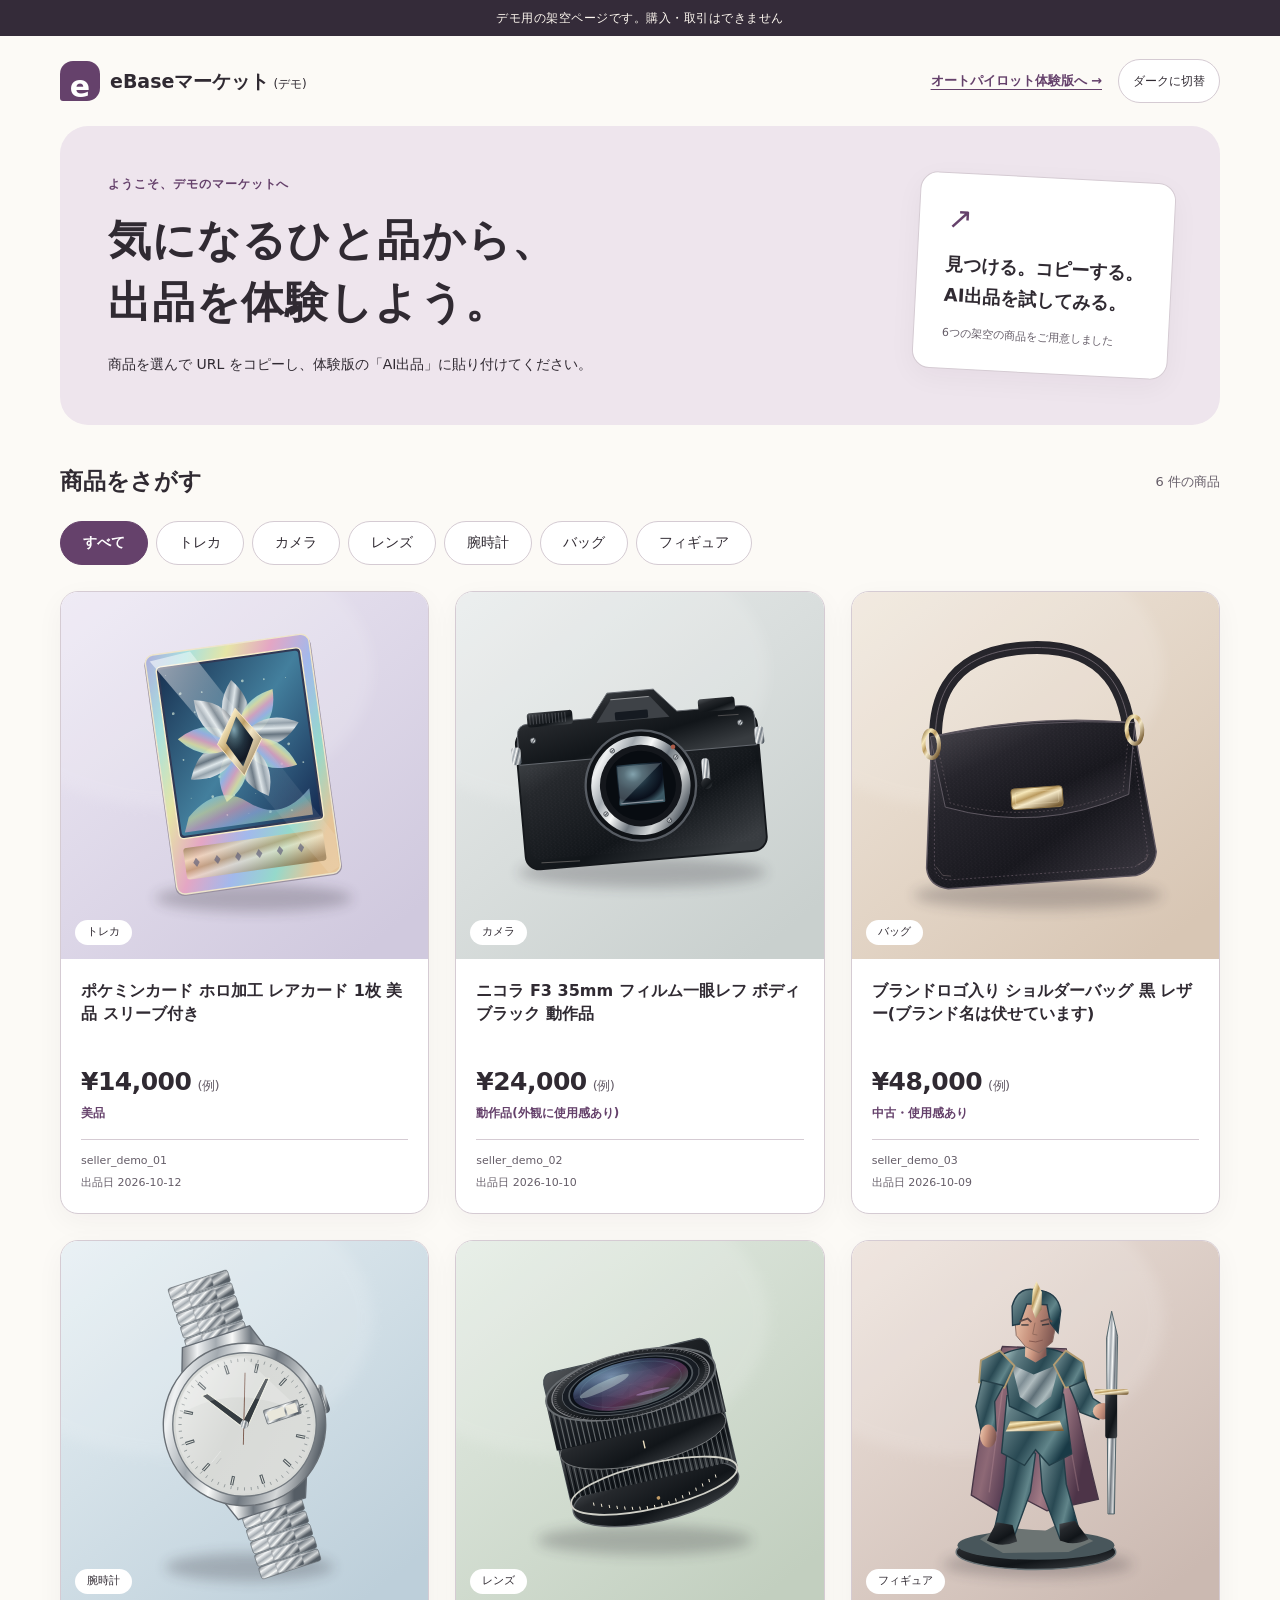
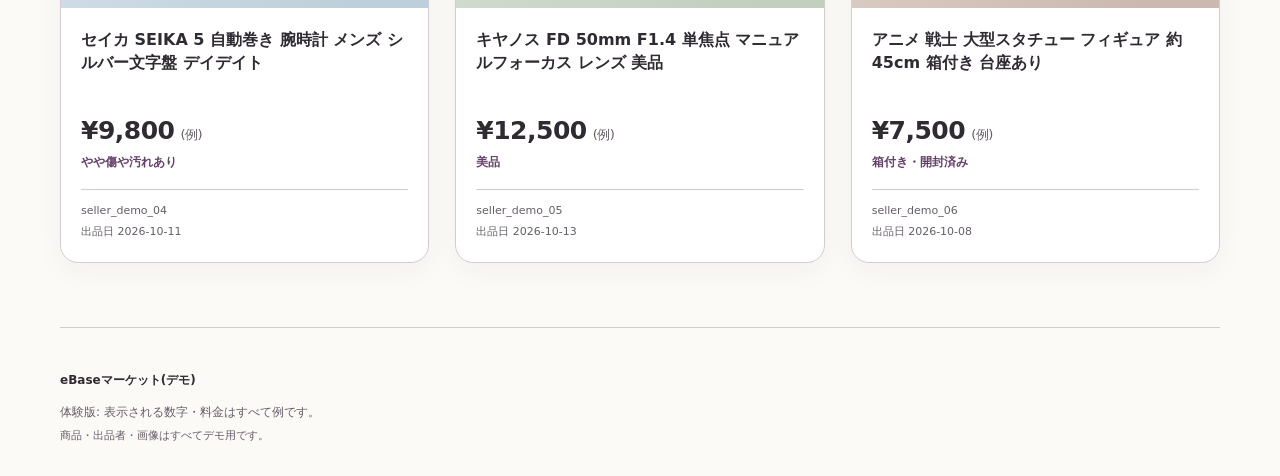
==== index.html @ dc960869 "Add eBaseマーケット(デモ): separate fictional marketplace site for the Autopilot trial Six fictional produc" ====
<!doctype html>
<html lang="ja">
<head>
<meta charset="utf-8">
<meta name="viewport" content="width=device-width, initial-scale=1">
<meta name="robots" content="noindex,nofollow">
<meta name="description" content="eBaseマーケットの架空の商品ページです。購入・取引はできません。">
<title>商品一覧 | eBaseマーケット(デモ)</title>
<link rel="stylesheet" href="assets/css/market.css">
<script src="assets/js/config.js" defer></script>
<script src="assets/js/market.js" defer></script>
</head>
<body>
<a class="skip-link" href="#main">本文へスキップ</a>
<div class="demo-banner">デモ用の架空ページです。購入・取引はできません</div>
<header class="site-header wrap">
<a class="wordmark" href="index.html"><span class="brand-symbol" aria-hidden="true">e</span><span>eBaseマーケット<span class="demo-label">(デモ)</span></span></a>
<div class="header-actions"><a class="app-link" data-app-link target="_blank" rel="noopener noreferrer">オートパイロット体験版へ →<span class="sr-only">（新しいタブ）</span></a><button class="theme-toggle" type="button" data-theme-toggle aria-label="ダークテーマに切り替え" aria-pressed="false">ダークに切替</button></div>
</header>
<main id="main" class="wrap">
<section class="hero"><div><p class="eyebrow">ようこそ、デモのマーケットへ</p><h1>気になるひと品から、<br>出品を体験しよう。</h1><p class="hero-intro">商品を選んで URL をコピーし、体験版の「AI出品」に貼り付けてください。</p></div><div class="hero-note"><span class="note-icon" aria-hidden="true">↗</span><p>見つける。コピーする。<br>AI出品を試してみる。</p><span>6つの架空の商品をご用意しました</span></div></section>
<section class="catalog" aria-labelledby="catalog-heading"><div class="section-heading"><h2 id="catalog-heading">商品をさがす</h2><p data-result-count role="status" aria-live="polite">6 件の商品</p></div><div class="filter-chips" role="group" aria-label="カテゴリで絞り込み"><button type="button" class="chip" data-filter="all" aria-pressed="true">すべて</button><button type="button" class="chip" data-filter="trading-card" aria-pressed="false">トレカ</button><button type="button" class="chip" data-filter="camera" aria-pressed="false">カメラ</button><button type="button" class="chip" data-filter="lens" aria-pressed="false">レンズ</button><button type="button" class="chip" data-filter="watch" aria-pressed="false">腕時計</button><button type="button" class="chip" data-filter="bag" aria-pressed="false">バッグ</button><button type="button" class="chip" data-filter="figure" aria-pressed="false">フィギュア</button></div><div class="product-grid"><article class="product-card" data-category="trading-card"><a class="card-link" href="items/holo-card.html"><div class="card-image"><img src="assets/img/holo-card-1.svg" alt="ポケミンカード ホロ加工 レアカード 1枚 美品 スリーブ付き — 全体(表面)" width="800" height="800"><span class="category-label">トレカ</span></div><div class="card-content"><h2>ポケミンカード ホロ加工 レアカード 1枚 美品 スリーブ付き</h2><p class="card-price">¥14,000<span>(例)</span></p><p class="condition">美品</p><div class="card-meta"><span>seller_demo_01</span><span>出品日 <time datetime="2026-10-12">2026-10-12</time></span></div></div></a></article>
<article class="product-card" data-category="camera"><a class="card-link" href="items/film-camera.html"><div class="card-image"><img src="assets/img/film-camera-1.svg" alt="ニコラ F3 35mm フィルム一眼レフ ボディ ブラック 動作品 — 全体(前面)" width="800" height="800"><span class="category-label">カメラ</span></div><div class="card-content"><h2>ニコラ F3 35mm フィルム一眼レフ ボディ ブラック 動作品</h2><p class="card-price">¥24,000<span>(例)</span></p><p class="condition">動作品(外観に使用感あり)</p><div class="card-meta"><span>seller_demo_02</span><span>出品日 <time datetime="2026-10-10">2026-10-10</time></span></div></div></a></article>
<article class="product-card" data-category="bag"><a class="card-link" href="items/shoulder-bag.html"><div class="card-image"><img src="assets/img/shoulder-bag-1.svg" alt="ブランドロゴ入り ショルダーバッグ 黒 レザー(ブランド名は伏せています) — 全体(前面)" width="800" height="800"><span class="category-label">バッグ</span></div><div class="card-content"><h2>ブランドロゴ入り ショルダーバッグ 黒 レザー(ブランド名は伏せています)</h2><p class="card-price">¥48,000<span>(例)</span></p><p class="condition">中古・使用感あり</p><div class="card-meta"><span>seller_demo_03</span><span>出品日 <time datetime="2026-10-09">2026-10-09</time></span></div></div></a></article>
<article class="product-card" data-category="watch"><a class="card-link" href="items/wrist-watch.html"><div class="card-image"><img src="assets/img/wrist-watch-1.svg" alt="セイカ SEIKA 5 自動巻き 腕時計 メンズ シルバー文字盤 デイデイト — 文字盤(全体)" width="800" height="800"><span class="category-label">腕時計</span></div><div class="card-content"><h2>セイカ SEIKA 5 自動巻き 腕時計 メンズ シルバー文字盤 デイデイト</h2><p class="card-price">¥9,800<span>(例)</span></p><p class="condition">やや傷や汚れあり</p><div class="card-meta"><span>seller_demo_04</span><span>出品日 <time datetime="2026-10-11">2026-10-11</time></span></div></div></a></article>
<article class="product-card" data-category="lens"><a class="card-link" href="items/fd-lens.html"><div class="card-image"><img src="assets/img/fd-lens-1.svg" alt="キヤノス FD 50mm F1.4 単焦点 マニュアルフォーカス レンズ 美品 — 全体(側面)" width="800" height="800"><span class="category-label">レンズ</span></div><div class="card-content"><h2>キヤノス FD 50mm F1.4 単焦点 マニュアルフォーカス レンズ 美品</h2><p class="card-price">¥12,500<span>(例)</span></p><p class="condition">美品</p><div class="card-meta"><span>seller_demo_05</span><span>出品日 <time datetime="2026-10-13">2026-10-13</time></span></div></div></a></article>
<article class="product-card" data-category="figure"><a class="card-link" href="items/figure-large.html"><div class="card-image"><img src="assets/img/figure-large-1.svg" alt="アニメ 戦士 大型スタチュー フィギュア 約45cm 箱付き 台座あり — 全体(正面)" width="800" height="800"><span class="category-label">フィギュア</span></div><div class="card-content"><h2>アニメ 戦士 大型スタチュー フィギュア 約45cm 箱付き 台座あり</h2><p class="card-price">¥7,500<span>(例)</span></p><p class="condition">箱付き・開封済み</p><div class="card-meta"><span>seller_demo_06</span><span>出品日 <time datetime="2026-10-08">2026-10-08</time></span></div></div></a></article></div></section>
</main>
<footer class="site-footer wrap"><a class="footer-brand" href="index.html">eBaseマーケット(デモ)</a><p>体験版: 表示される数字・料金はすべて例です。</p><p class="small">商品・出品者・画像はすべてデモ用です。</p></footer>
<div class="toast" role="status" aria-live="polite" aria-atomic="true" data-toast></div>
</body>
</html>
---- assets/css/market.css ----
:root {
  color-scheme: light;
  --bg: #fcfaf6; --surface: #ffffff; --soft: #f1ebe4; --text: #302a32; --muted: #655d68;
  --accent: #65416b; --accent-hover: #4d2d53; --on-accent: #ffffff; --hero: #eee5ed;
  --border: #d5cbd3; --warning: #a52336; --warning-bg: #fff0ef; --focus: #185e96;
  --banner: #342b39; --banner-text: #fff9f1; --shadow: 0 8px 28px #3222360b;
}
@media (prefers-color-scheme: dark) {
  :root:not([data-theme="light"]) {
    color-scheme: dark;
    --bg: #1b191e; --surface: #252229; --soft: #312d35; --text: #f5eff5; --muted: #c4b9c8;
    --accent: #dcb7e0; --accent-hover: #edcff0; --on-accent: #2c1931; --hero: #352b39;
    --border: #5f5364; --warning: #ffb4b9; --warning-bg: #42252e; --focus: #9dd5ff;
    --banner: #100e13; --banner-text: #fff9f1; --shadow: 0 8px 28px #00000020;
  }
}
:root[data-theme="dark"] {
  color-scheme: dark;
  --bg: #1b191e; --surface: #252229; --soft: #312d35; --text: #f5eff5; --muted: #c4b9c8;
  --accent: #dcb7e0; --accent-hover: #edcff0; --on-accent: #2c1931; --hero: #352b39;
  --border: #5f5364; --warning: #ffb4b9; --warning-bg: #42252e; --focus: #9dd5ff;
  --banner: #100e13; --banner-text: #fff9f1; --shadow: 0 8px 28px #00000020;
}
* { box-sizing: border-box; }
body { margin: 0; background: var(--bg); color: var(--text); font-family: system-ui, -apple-system, BlinkMacSystemFont, "Segoe UI", sans-serif; line-height: 1.7; overflow-wrap: anywhere; }
a { color: var(--accent); text-underline-offset: 4px; }
button, input { font: inherit; }
button { cursor: pointer; }
button, a, input { -webkit-tap-highlight-color: transparent; }
:focus-visible { outline: 3px solid var(--focus); outline-offset: 4px; }
img { display: block; max-width: 100%; height: auto; }
button, input, a { touch-action: manipulation; }
[hidden] { display: none !important; }
h1, h2, p, figure { margin: 0; }
h1, h2 { line-height: 1.45; }
.wrap { width: min(1160px, calc(100% - 32px)); margin-inline: auto; }
.sr-only { position: absolute; width: 1px; height: 1px; padding: 0; margin: -1px; overflow: hidden; clip-path: inset(50%); white-space: nowrap; border: 0; }
.skip-link { position: absolute; top: -100px; left: 16px; z-index: 10; padding: 12px; background: var(--surface); }
.skip-link:focus { top: 10px; }
.demo-banner { padding: 8px 16px; text-align: center; color: var(--banner-text); background: var(--banner); font-size: 12px; letter-spacing: .04em; }
.site-header { display: flex; justify-content: space-between; align-items: center; gap: 20px; padding-block: 23px; }
.wordmark { display: inline-flex; align-items: center; gap: 10px; color: var(--text); font-weight: 800; font-size: 19px; text-decoration: none; min-height: 44px; }
.brand-symbol { display: grid; place-items: center; width: 40px; height: 40px; border-radius: 13px 13px 13px 3px; background: var(--accent); color: var(--on-accent); font-size: 30px; font-weight: 600; }
.demo-label { font-size: 12px; margin-left: 4px; font-weight: 500; }
.header-actions { display: flex; align-items: center; gap: 16px; }
.app-link { display: inline-flex; align-items: center; min-height: 44px; font-size: 13px; font-weight: 700; }
.theme-toggle { min-height: 44px; padding: 8px 14px; border: 1px solid var(--border); border-radius: 24px; color: var(--text); background: var(--surface); font-size: 12px; white-space: nowrap; }
.hero { background: var(--hero); border-radius: 28px; padding: 48px; display: grid; grid-template-columns: 1.6fr 1fr; gap: 24px; align-items: center; position: relative; }
.eyebrow { font-size: 12px; color: var(--accent); font-weight: 750; letter-spacing: .08em; margin-bottom: 14px; }
.hero h1 { font-size: clamp(29px, 3.5vw, 43px); letter-spacing: .025em; }
.hero-intro { margin-top: 20px; max-width: 490px; font-size: 14px; }
.hero-note { justify-self: end; padding: 25px 28px; background: var(--surface); border: 1px solid var(--border); border-radius: 18px; transform: rotate(3deg); box-shadow: var(--shadow); }
.note-icon { color: var(--accent); display: block; font-size: 30px; line-height: 1.3; margin-bottom: 12px; }
.hero-note p { font-weight: 750; font-size: 18px; }
.hero-note > span:last-child { display: block; margin-top: 14px; font-size: 11px; color: var(--muted); }
.catalog { padding-top: 40px; }
.section-heading { display: flex; align-items: center; justify-content: space-between; gap: 16px; }
.section-heading h2 { font-size: 23px; }
.section-heading p { font-size: 13px; color: var(--muted); }
.filter-chips { display: flex; flex-wrap: wrap; gap: 8px; margin: 22px 0 26px; }
.chip { min-height: 44px; padding: 8px 22px; border: 1px solid var(--border); border-radius: 24px; background: var(--surface); color: var(--text); font-size: 14px; }
.chip[aria-pressed="true"] { background: var(--accent); border-color: var(--accent); color: var(--on-accent); font-weight: 700; }
.product-grid { display: grid; grid-template-columns: repeat(3, minmax(0, 1fr)); gap: 26px; }
.product-card { border: 1px solid var(--border); border-radius: 18px; background: var(--surface); box-shadow: var(--shadow); }
.card-link { display: block; height: 100%; text-decoration: none; color: var(--text); border-radius: 18px; }
.card-image { position: relative; overflow: hidden; border-radius: 17px 17px 0 0; }
.card-image img { width: 100%; aspect-ratio: 1; transition: transform .2s ease; }
.category-label { position: absolute; bottom: 14px; left: 14px; background: var(--surface); color: var(--text); padding: 3px 12px; border-radius: 15px; font-size: 11px; }
.card-content { padding: 20px; }
.card-content h2 { font-size: 16px; min-height: 4.35em; }
.card-price { font-size: 25px; font-weight: 800; margin-top: 12px; letter-spacing: -.02em; }
.card-price span, .item-price span { font-size: 13px; font-weight: 500; color: var(--muted); margin-left: 6px; }
.condition { font-size: 12px; color: var(--accent); font-weight: 650; }
.card-meta { border-top: 1px solid var(--border); margin-top: 16px; padding-top: 12px; display: grid; gap: 3px; font-size: 11px; color: var(--muted); }
.site-footer { margin-top: 64px; padding-block: 30px; border-top: 1px solid var(--border); color: var(--muted); font-size: 12px; }
.footer-brand { display: inline-flex; align-items: center; min-height: 44px; font-weight: 700; color: var(--text); text-decoration: none; }
.small { font-size: 11px; margin-top: 5px; }
.breadcrumbs { display: flex; gap: 14px; align-items: center; margin: 0 0 20px; font-size: 13px; color: var(--muted); }
.breadcrumbs a { display: inline-flex; align-items: center; min-height: 44px; }
.item-layout { display: grid; grid-template-columns: minmax(0, 1.05fr) minmax(0, 1fr); gap: 48px; align-items: start; }
.gallery { min-width: 0; }
.main-photo { border: 1px solid var(--border); overflow: hidden; border-radius: 20px; background: var(--surface); }
.main-photo > img { width: 100%; aspect-ratio: 1; }
.main-photo figcaption { padding: 12px 16px; font-size: 13px; }
.main-photo figcaption span { margin-right: 12px; color: var(--muted); }
.thumbnails { display: grid; grid-template-columns: repeat(4, minmax(0, 1fr)); gap: 12px; margin-top: 16px; }
.thumbnails button { padding: 3px; border: 2px solid var(--border); background: var(--surface); border-radius: 12px; min-width: 44px; min-height: 44px; overflow: hidden; }
.thumbnails button[aria-pressed="true"] { border-color: var(--accent); box-shadow: 0 0 0 1px var(--accent); }
.thumbnails img { border-radius: 6px; width: 100%; }
.image-note { font-size: 11px; color: var(--muted); margin-top: 14px; }
.item-detail h1 { font-size: clamp(23px, 2.5vw, 29px); }
.item-price { margin-block: 18px 24px; font-size: 35px; font-weight: 800; }
.copy-panel { background: var(--hero); border-radius: 16px; padding: 20px; }
.copy-heading { font-size: 14px; font-weight: 700; margin-bottom: 12px; }
.button { width: 100%; min-height: 50px; padding: 12px 16px; border: 1px solid transparent; border-radius: 10px; font-size: 14px; font-weight: 700; }
.primary { background: var(--accent); color: var(--on-accent); display: flex; align-items: center; justify-content: space-between; gap: 8px; }
.copy-panel label { display: block; font-size: 11px; color: var(--muted); margin: 14px 0 5px; }
.copy-panel input { width: 100%; min-width: 0; min-height: 44px; padding: 10px; border: 1px solid var(--border); border-radius: 6px; color: var(--text); background: var(--surface); font-size: 12px; }
.copy-panel p:last-child { font-size: 12px; margin-top: 10px; }
.authenticity-warning { color: var(--warning); background: var(--warning-bg); padding: 16px; border: 1px solid var(--warning); border-radius: 10px; font-size: 14px; margin-top: 24px; }
.condition-block { margin-top: 26px; }
.condition-block h2 { font-size: 15px; margin-bottom: 8px; }
.condition-block > p:last-child { font-size: 13px; margin-top: 5px; }
.seller-details { margin-block: 24px; font-size: 13px; }
.seller-details > div { display: grid; grid-template-columns: 80px minmax(0, 1fr); gap: 12px; padding: 12px 0; border-top: 1px solid var(--border); }
.seller-details dt { color: var(--muted); }
.seller-details dd { margin: 0; }
.seller-details dd span { display: block; color: var(--muted); font-size: 11px; }
.purchase { background: var(--soft); color: var(--muted); border-color: var(--border); cursor: not-allowed; }
.purchase-note { text-align: center; color: var(--muted); font-size: 11px; margin-top: 8px; }
.item-information { display: grid; grid-template-columns: minmax(0, 1.05fr) minmax(0, 1fr); gap: 48px; margin-top: 48px; padding-top: 32px; border-top: 1px solid var(--border); }
.item-information h2 { font-size: 21px; margin-bottom: 20px; }
.item-information p { font-size: 14px; margin-bottom: 14px; }
table { border-collapse: collapse; width: 100%; font-size: 13px; table-layout: fixed; }
th, td { text-align: left; vertical-align: top; padding: 12px; border-bottom: 1px solid var(--border); }
th { width: 36%; background: var(--soft); font-weight: 500; }
.item-navigation { display: grid; grid-template-columns: minmax(0, 1fr) minmax(0, 1fr); gap: 24px; border-top: 1px solid var(--border); padding-top: 24px; margin-top: 36px; }
.item-navigation a { display: block; min-height: 44px; font-size: 12px; text-decoration: none; }
.item-navigation a:last-child { text-align: right; }
.item-navigation a span { display: block; font-size: 14px; font-weight: 700; margin-bottom: 7px; }
.toast { position: fixed; bottom: 20px; left: 50%; transform: translate(-50%, 16px); width: max-content; max-width: calc(100% - 32px); padding: 14px 22px; border: 1px solid var(--border); border-radius: 12px; background: var(--text); color: var(--bg); box-shadow: var(--shadow); font-size: 14px; opacity: 0; transition: opacity .18s, transform .18s; z-index: 20; pointer-events: none; }
.toast.visible { opacity: 1; transform: translate(-50%, 0); }
@media (hover: hover) {
  .card-link:hover .card-image img { transform: scale(1.025); }
  .primary:hover { background: var(--accent-hover); }
  .chip:hover, .theme-toggle:hover { border-color: var(--accent); }
}
@media (max-width: 850px) {
  .site-header { flex-wrap: wrap; gap: 8px; }
  .header-actions { justify-content: space-between; flex: 1 1 auto; }
  .hero { padding: 30px; grid-template-columns: 1fr; }
  .hero-note { display: none; }
  .product-grid { grid-template-columns: repeat(2, minmax(0, 1fr)); gap: 20px; }
  .item-layout, .item-information { gap: 28px; }
}
@media (max-width: 640px) {
  .site-header { padding-block: 16px; }
  .header-actions { width: 100%; gap: 8px; }
  .app-link { font-size: 12px; }
  .hero { padding: 28px 22px; border-radius: 18px; }
  .hero h1 { font-size: 28px; }
  .hero-intro { font-size: 13px; }
  .catalog { padding-top: 30px; }
  .chip { padding-inline: 17px; font-size: 13px; }
  .product-grid { gap: 14px; }
  .card-content { padding: 12px; }
  .card-content h2 { font-size: 13px; min-height: 5.8em; }
  .card-price { font-size: 22px; }
  .card-price span { font-size: 11px; margin-left: 3px; }
  .card-meta { font-size: 10px; }
  .category-label { bottom: 8px; left: 8px; padding: 2px 8px; }
  .item-layout, .item-information { grid-template-columns: minmax(0, 1fr); }
  .item-detail { margin-top: 6px; }
  .item-information { margin-top: 32px; }
  .thumbnails { gap: 10px; }
  .copy-panel { padding: 16px; }
  .site-footer { margin-top: 44px; }
}
@media (prefers-reduced-motion: reduce) {
  *, *::before, *::after { animation: none !important; transition: none !important; scroll-behavior: auto !important; }
}
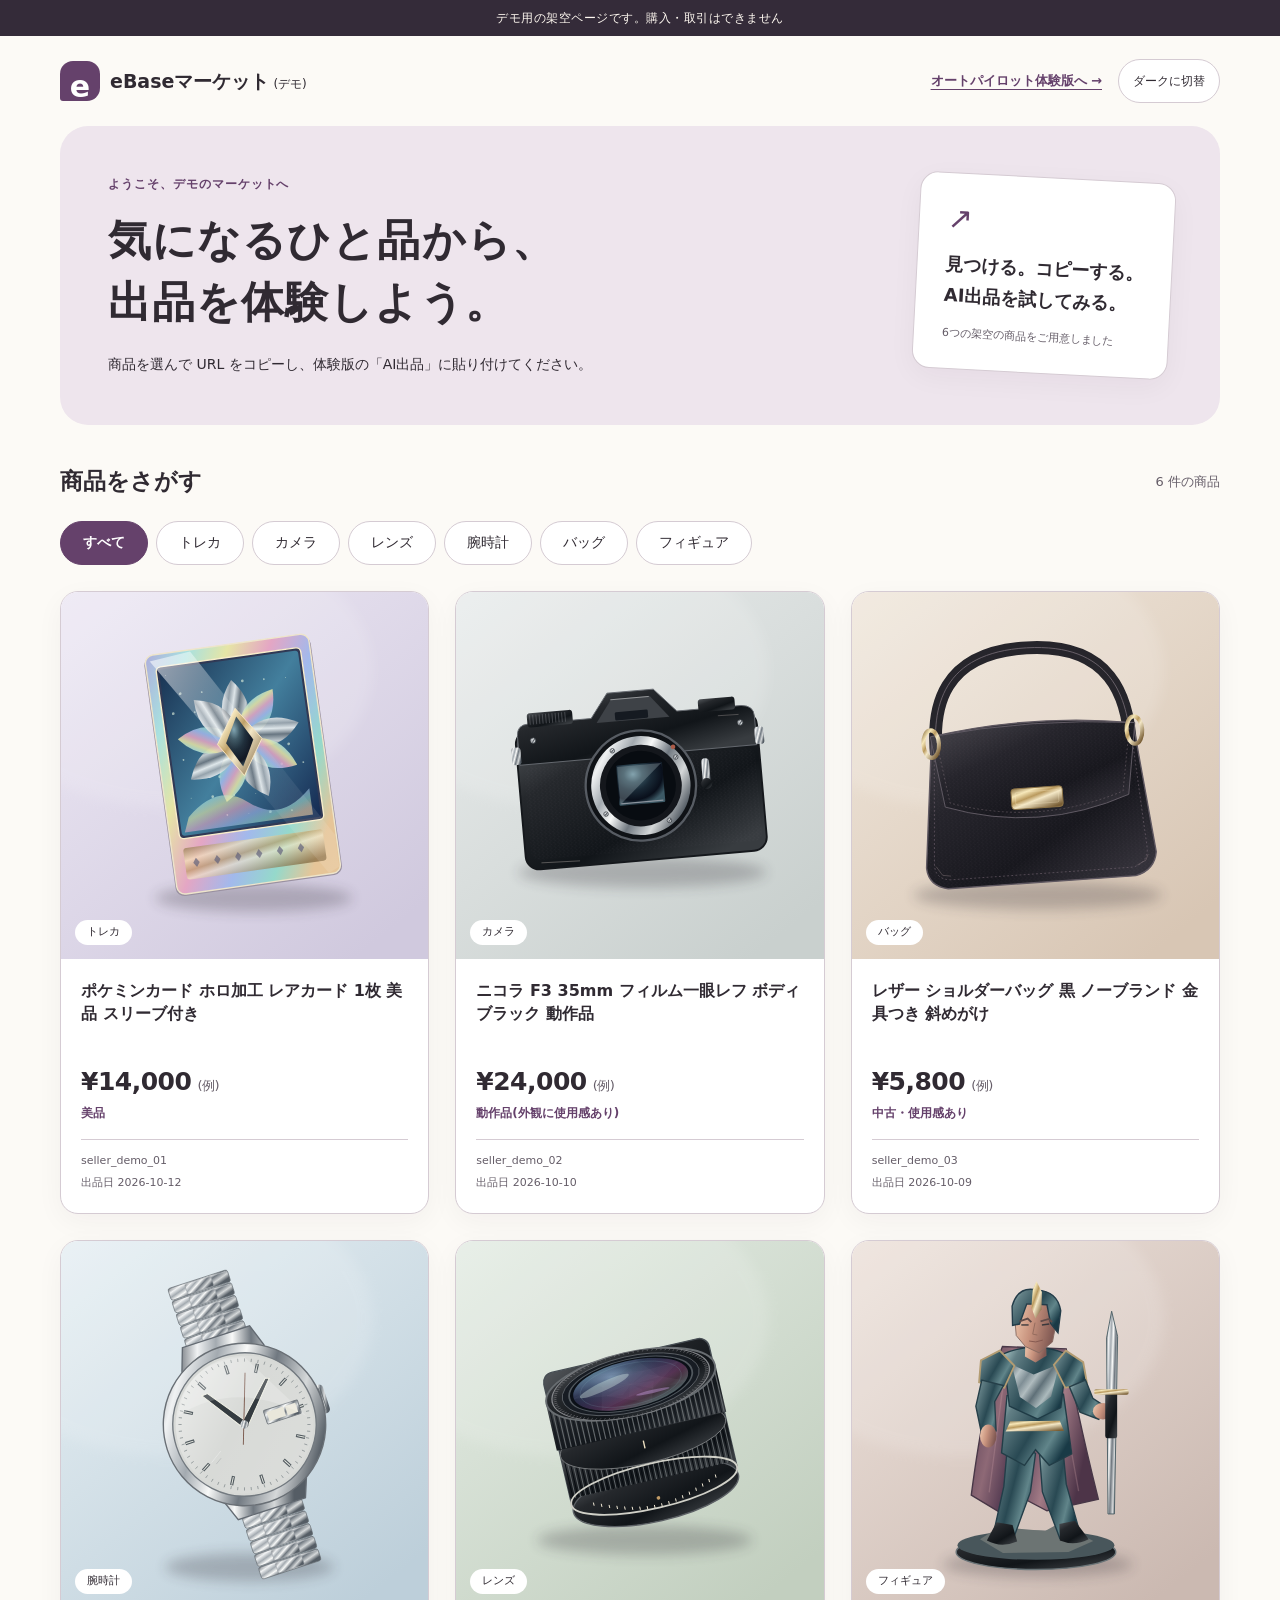
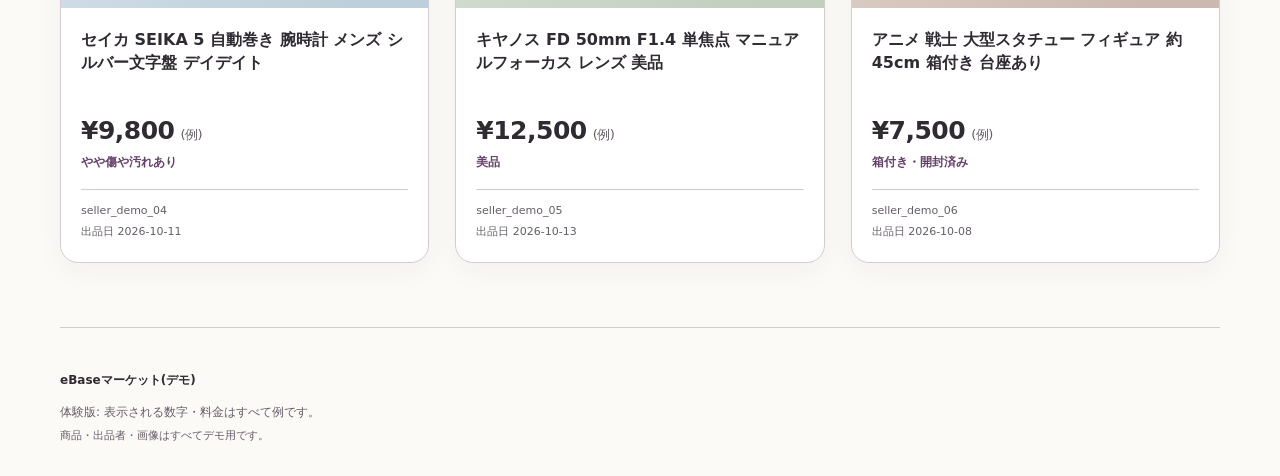
==== commit fc9b021f: "v3: align the trial with the real tool (menu, tabs, removed non-real features) Co-Authored-By: Claud" ====
--- a/index.html
+++ b/index.html
@@ -21,7 +21,7 @@
 <section class="hero"><div><p class="eyebrow">ようこそ、デモのマーケットへ</p><h1>気になるひと品から、<br>出品を体験しよう。</h1><p class="hero-intro">商品を選んで URL をコピーし、体験版の「AI出品」に貼り付けてください。</p></div><div class="hero-note"><span class="note-icon" aria-hidden="true">↗</span><p>見つける。コピーする。<br>AI出品を試してみる。</p><span>6つの架空の商品をご用意しました</span></div></section>
 <section class="catalog" aria-labelledby="catalog-heading"><div class="section-heading"><h2 id="catalog-heading">商品をさがす</h2><p data-result-count role="status" aria-live="polite">6 件の商品</p></div><div class="filter-chips" role="group" aria-label="カテゴリで絞り込み"><button type="button" class="chip" data-filter="all" aria-pressed="true">すべて</button><button type="button" class="chip" data-filter="trading-card" aria-pressed="false">トレカ</button><button type="button" class="chip" data-filter="camera" aria-pressed="false">カメラ</button><button type="button" class="chip" data-filter="lens" aria-pressed="false">レンズ</button><button type="button" class="chip" data-filter="watch" aria-pressed="false">腕時計</button><button type="button" class="chip" data-filter="bag" aria-pressed="false">バッグ</button><button type="button" class="chip" data-filter="figure" aria-pressed="false">フィギュア</button></div><div class="product-grid"><article class="product-card" data-category="trading-card"><a class="card-link" href="items/holo-card.html"><div class="card-image"><img src="assets/img/holo-card-1.svg" alt="ポケミンカード ホロ加工 レアカード 1枚 美品 スリーブ付き — 全体(表面)" width="800" height="800"><span class="category-label">トレカ</span></div><div class="card-content"><h2>ポケミンカード ホロ加工 レアカード 1枚 美品 スリーブ付き</h2><p class="card-price">¥14,000<span>(例)</span></p><p class="condition">美品</p><div class="card-meta"><span>seller_demo_01</span><span>出品日 <time datetime="2026-10-12">2026-10-12</time></span></div></div></a></article>
 <article class="product-card" data-category="camera"><a class="card-link" href="items/film-camera.html"><div class="card-image"><img src="assets/img/film-camera-1.svg" alt="ニコラ F3 35mm フィルム一眼レフ ボディ ブラック 動作品 — 全体(前面)" width="800" height="800"><span class="category-label">カメラ</span></div><div class="card-content"><h2>ニコラ F3 35mm フィルム一眼レフ ボディ ブラック 動作品</h2><p class="card-price">¥24,000<span>(例)</span></p><p class="condition">動作品(外観に使用感あり)</p><div class="card-meta"><span>seller_demo_02</span><span>出品日 <time datetime="2026-10-10">2026-10-10</time></span></div></div></a></article>
-<article class="product-card" data-category="bag"><a class="card-link" href="items/shoulder-bag.html"><div class="card-image"><img src="assets/img/shoulder-bag-1.svg" alt="ブランドロゴ入り ショルダーバッグ 黒 レザー(ブランド名は伏せています) — 全体(前面)" width="800" height="800"><span class="category-label">バッグ</span></div><div class="card-content"><h2>ブランドロゴ入り ショルダーバッグ 黒 レザー(ブランド名は伏せています)</h2><p class="card-price">¥48,000<span>(例)</span></p><p class="condition">中古・使用感あり</p><div class="card-meta"><span>seller_demo_03</span><span>出品日 <time datetime="2026-10-09">2026-10-09</time></span></div></div></a></article>
+<article class="product-card" data-category="bag"><a class="card-link" href="items/shoulder-bag.html"><div class="card-image"><img src="assets/img/shoulder-bag-1.svg" alt="レザー ショルダーバッグ 黒 ノーブランド 金具つき 斜めがけ — 全体(前面)" width="800" height="800"><span class="category-label">バッグ</span></div><div class="card-content"><h2>レザー ショルダーバッグ 黒 ノーブランド 金具つき 斜めがけ</h2><p class="card-price">¥5,800<span>(例)</span></p><p class="condition">中古・使用感あり</p><div class="card-meta"><span>seller_demo_03</span><span>出品日 <time datetime="2026-10-09">2026-10-09</time></span></div></div></a></article>
 <article class="product-card" data-category="watch"><a class="card-link" href="items/wrist-watch.html"><div class="card-image"><img src="assets/img/wrist-watch-1.svg" alt="セイカ SEIKA 5 自動巻き 腕時計 メンズ シルバー文字盤 デイデイト — 文字盤(全体)" width="800" height="800"><span class="category-label">腕時計</span></div><div class="card-content"><h2>セイカ SEIKA 5 自動巻き 腕時計 メンズ シルバー文字盤 デイデイト</h2><p class="card-price">¥9,800<span>(例)</span></p><p class="condition">やや傷や汚れあり</p><div class="card-meta"><span>seller_demo_04</span><span>出品日 <time datetime="2026-10-11">2026-10-11</time></span></div></div></a></article>
 <article class="product-card" data-category="lens"><a class="card-link" href="items/fd-lens.html"><div class="card-image"><img src="assets/img/fd-lens-1.svg" alt="キヤノス FD 50mm F1.4 単焦点 マニュアルフォーカス レンズ 美品 — 全体(側面)" width="800" height="800"><span class="category-label">レンズ</span></div><div class="card-content"><h2>キヤノス FD 50mm F1.4 単焦点 マニュアルフォーカス レンズ 美品</h2><p class="card-price">¥12,500<span>(例)</span></p><p class="condition">美品</p><div class="card-meta"><span>seller_demo_05</span><span>出品日 <time datetime="2026-10-13">2026-10-13</time></span></div></div></a></article>
 <article class="product-card" data-category="figure"><a class="card-link" href="items/figure-large.html"><div class="card-image"><img src="assets/img/figure-large-1.svg" alt="アニメ 戦士 大型スタチュー フィギュア 約45cm 箱付き 台座あり — 全体(正面)" width="800" height="800"><span class="category-label">フィギュア</span></div><div class="card-content"><h2>アニメ 戦士 大型スタチュー フィギュア 約45cm 箱付き 台座あり</h2><p class="card-price">¥7,500<span>(例)</span></p><p class="condition">箱付き・開封済み</p><div class="card-meta"><span>seller_demo_06</span><span>出品日 <time datetime="2026-10-08">2026-10-08</time></span></div></div></a></article></div></section>
--- a/assets/css/market.css
+++ b/assets/css/market.css
@@ -2,7 +2,7 @@
   color-scheme: light;
   --bg: #fcfaf6; --surface: #ffffff; --soft: #f1ebe4; --text: #302a32; --muted: #655d68;
   --accent: #65416b; --accent-hover: #4d2d53; --on-accent: #ffffff; --hero: #eee5ed;
-  --border: #d5cbd3; --warning: #a52336; --warning-bg: #fff0ef; --focus: #185e96;
+  --border: #d5cbd3; --focus: #185e96;
   --banner: #342b39; --banner-text: #fff9f1; --shadow: 0 8px 28px #3222360b;
 }
 @media (prefers-color-scheme: dark) {
@@ -10,7 +10,7 @@
     color-scheme: dark;
     --bg: #1b191e; --surface: #252229; --soft: #312d35; --text: #f5eff5; --muted: #c4b9c8;
     --accent: #dcb7e0; --accent-hover: #edcff0; --on-accent: #2c1931; --hero: #352b39;
-    --border: #5f5364; --warning: #ffb4b9; --warning-bg: #42252e; --focus: #9dd5ff;
+    --border: #5f5364; --focus: #9dd5ff;
     --banner: #100e13; --banner-text: #fff9f1; --shadow: 0 8px 28px #00000020;
   }
 }
@@ -18,7 +18,7 @@
   color-scheme: dark;
   --bg: #1b191e; --surface: #252229; --soft: #312d35; --text: #f5eff5; --muted: #c4b9c8;
   --accent: #dcb7e0; --accent-hover: #edcff0; --on-accent: #2c1931; --hero: #352b39;
-  --border: #5f5364; --warning: #ffb4b9; --warning-bg: #42252e; --focus: #9dd5ff;
+  --border: #5f5364; --focus: #9dd5ff;
   --banner: #100e13; --banner-text: #fff9f1; --shadow: 0 8px 28px #00000020;
 }
 * { box-sizing: border-box; }
@@ -97,7 +97,6 @@
 .copy-panel label { display: block; font-size: 11px; color: var(--muted); margin: 14px 0 5px; }
 .copy-panel input { width: 100%; min-width: 0; min-height: 44px; padding: 10px; border: 1px solid var(--border); border-radius: 6px; color: var(--text); background: var(--surface); font-size: 12px; }
 .copy-panel p:last-child { font-size: 12px; margin-top: 10px; }
-.authenticity-warning { color: var(--warning); background: var(--warning-bg); padding: 16px; border: 1px solid var(--warning); border-radius: 10px; font-size: 14px; margin-top: 24px; }
 .condition-block { margin-top: 26px; }
 .condition-block h2 { font-size: 15px; margin-bottom: 8px; }
 .condition-block > p:last-child { font-size: 13px; margin-top: 5px; }
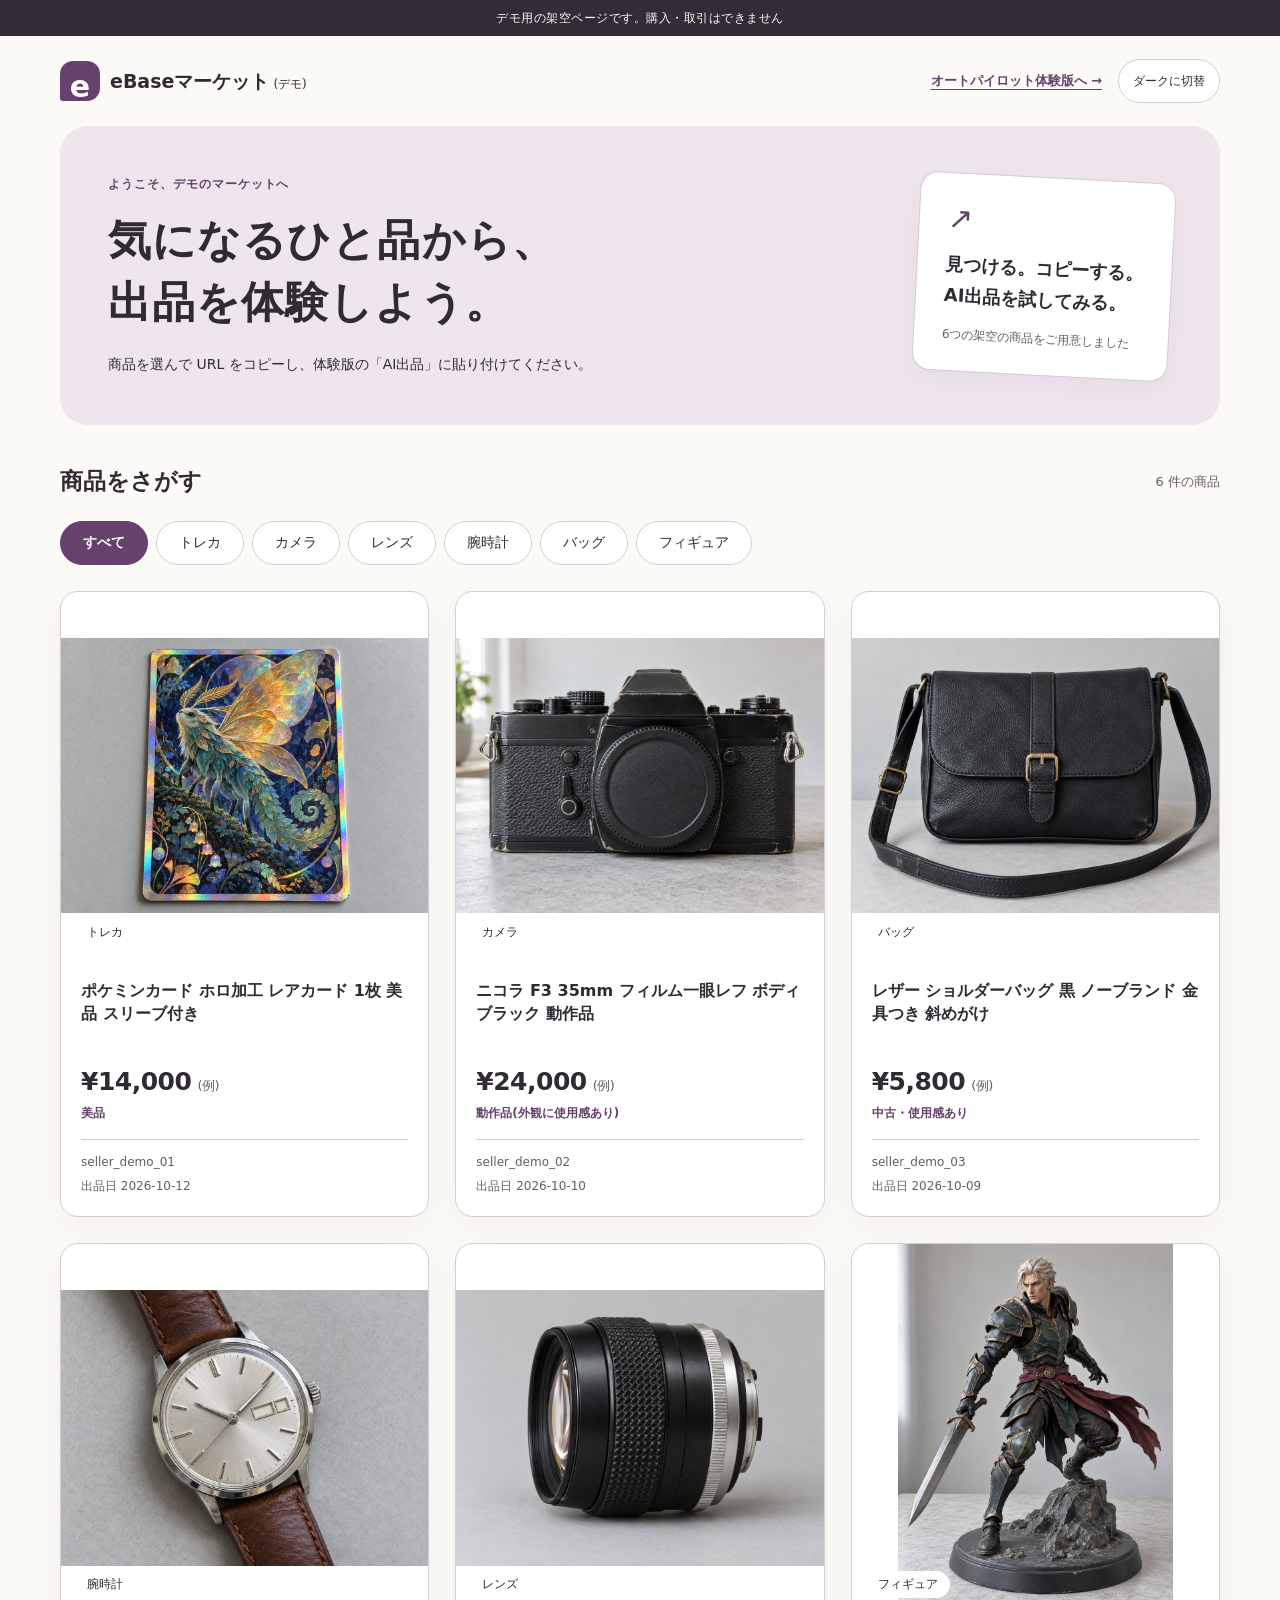
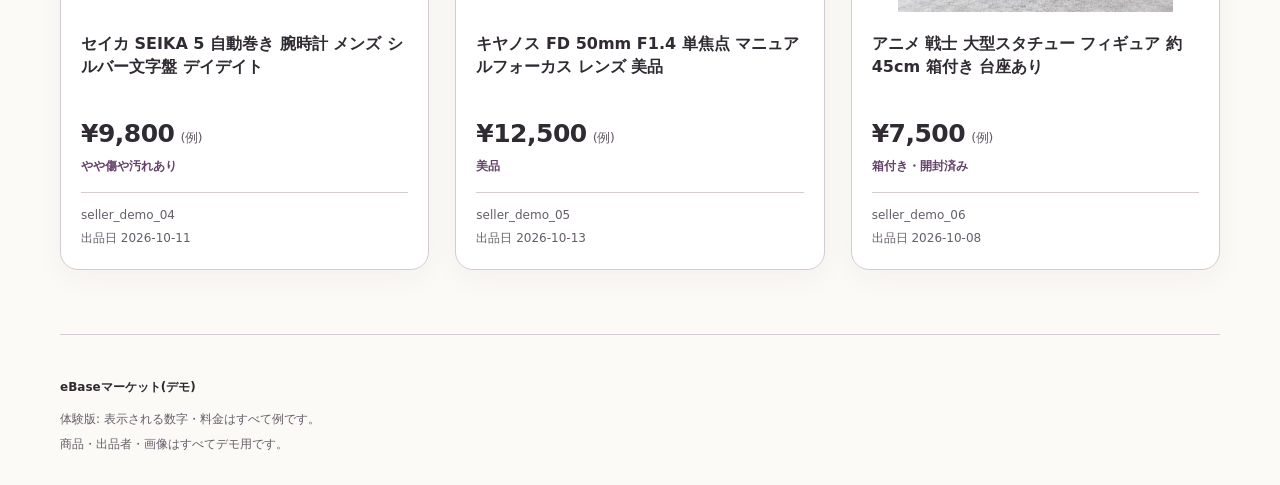
==== commit ece5816e: "v6: photorealistic product photos (AI-generated JPEG, no logos or text) replace the SVG illustration" ====
--- a/index.html
+++ b/index.html
@@ -19,12 +19,12 @@
 </header>
 <main id="main" class="wrap">
 <section class="hero"><div><p class="eyebrow">ようこそ、デモのマーケットへ</p><h1>気になるひと品から、<br>出品を体験しよう。</h1><p class="hero-intro">商品を選んで URL をコピーし、体験版の「AI出品」に貼り付けてください。</p></div><div class="hero-note"><span class="note-icon" aria-hidden="true">↗</span><p>見つける。コピーする。<br>AI出品を試してみる。</p><span>6つの架空の商品をご用意しました</span></div></section>
-<section class="catalog" aria-labelledby="catalog-heading"><div class="section-heading"><h2 id="catalog-heading">商品をさがす</h2><p data-result-count role="status" aria-live="polite">6 件の商品</p></div><div class="filter-chips" role="group" aria-label="カテゴリで絞り込み"><button type="button" class="chip" data-filter="all" aria-pressed="true">すべて</button><button type="button" class="chip" data-filter="trading-card" aria-pressed="false">トレカ</button><button type="button" class="chip" data-filter="camera" aria-pressed="false">カメラ</button><button type="button" class="chip" data-filter="lens" aria-pressed="false">レンズ</button><button type="button" class="chip" data-filter="watch" aria-pressed="false">腕時計</button><button type="button" class="chip" data-filter="bag" aria-pressed="false">バッグ</button><button type="button" class="chip" data-filter="figure" aria-pressed="false">フィギュア</button></div><div class="product-grid"><article class="product-card" data-category="trading-card"><a class="card-link" href="items/holo-card.html"><div class="card-image"><img src="assets/img/holo-card-1.svg" alt="ポケミンカード ホロ加工 レアカード 1枚 美品 スリーブ付き — 全体(表面)" width="800" height="800"><span class="category-label">トレカ</span></div><div class="card-content"><h2>ポケミンカード ホロ加工 レアカード 1枚 美品 スリーブ付き</h2><p class="card-price">¥14,000<span>(例)</span></p><p class="condition">美品</p><div class="card-meta"><span>seller_demo_01</span><span>出品日 <time datetime="2026-10-12">2026-10-12</time></span></div></div></a></article>
-<article class="product-card" data-category="camera"><a class="card-link" href="items/film-camera.html"><div class="card-image"><img src="assets/img/film-camera-1.svg" alt="ニコラ F3 35mm フィルム一眼レフ ボディ ブラック 動作品 — 全体(前面)" width="800" height="800"><span class="category-label">カメラ</span></div><div class="card-content"><h2>ニコラ F3 35mm フィルム一眼レフ ボディ ブラック 動作品</h2><p class="card-price">¥24,000<span>(例)</span></p><p class="condition">動作品(外観に使用感あり)</p><div class="card-meta"><span>seller_demo_02</span><span>出品日 <time datetime="2026-10-10">2026-10-10</time></span></div></div></a></article>
-<article class="product-card" data-category="bag"><a class="card-link" href="items/shoulder-bag.html"><div class="card-image"><img src="assets/img/shoulder-bag-1.svg" alt="レザー ショルダーバッグ 黒 ノーブランド 金具つき 斜めがけ — 全体(前面)" width="800" height="800"><span class="category-label">バッグ</span></div><div class="card-content"><h2>レザー ショルダーバッグ 黒 ノーブランド 金具つき 斜めがけ</h2><p class="card-price">¥5,800<span>(例)</span></p><p class="condition">中古・使用感あり</p><div class="card-meta"><span>seller_demo_03</span><span>出品日 <time datetime="2026-10-09">2026-10-09</time></span></div></div></a></article>
-<article class="product-card" data-category="watch"><a class="card-link" href="items/wrist-watch.html"><div class="card-image"><img src="assets/img/wrist-watch-1.svg" alt="セイカ SEIKA 5 自動巻き 腕時計 メンズ シルバー文字盤 デイデイト — 文字盤(全体)" width="800" height="800"><span class="category-label">腕時計</span></div><div class="card-content"><h2>セイカ SEIKA 5 自動巻き 腕時計 メンズ シルバー文字盤 デイデイト</h2><p class="card-price">¥9,800<span>(例)</span></p><p class="condition">やや傷や汚れあり</p><div class="card-meta"><span>seller_demo_04</span><span>出品日 <time datetime="2026-10-11">2026-10-11</time></span></div></div></a></article>
-<article class="product-card" data-category="lens"><a class="card-link" href="items/fd-lens.html"><div class="card-image"><img src="assets/img/fd-lens-1.svg" alt="キヤノス FD 50mm F1.4 単焦点 マニュアルフォーカス レンズ 美品 — 全体(側面)" width="800" height="800"><span class="category-label">レンズ</span></div><div class="card-content"><h2>キヤノス FD 50mm F1.4 単焦点 マニュアルフォーカス レンズ 美品</h2><p class="card-price">¥12,500<span>(例)</span></p><p class="condition">美品</p><div class="card-meta"><span>seller_demo_05</span><span>出品日 <time datetime="2026-10-13">2026-10-13</time></span></div></div></a></article>
-<article class="product-card" data-category="figure"><a class="card-link" href="items/figure-large.html"><div class="card-image"><img src="assets/img/figure-large-1.svg" alt="アニメ 戦士 大型スタチュー フィギュア 約45cm 箱付き 台座あり — 全体(正面)" width="800" height="800"><span class="category-label">フィギュア</span></div><div class="card-content"><h2>アニメ 戦士 大型スタチュー フィギュア 約45cm 箱付き 台座あり</h2><p class="card-price">¥7,500<span>(例)</span></p><p class="condition">箱付き・開封済み</p><div class="card-meta"><span>seller_demo_06</span><span>出品日 <time datetime="2026-10-08">2026-10-08</time></span></div></div></a></article></div></section>
+<section class="catalog" aria-labelledby="catalog-heading"><div class="section-heading"><h2 id="catalog-heading">商品をさがす</h2><p data-result-count role="status" aria-live="polite">6 件の商品</p></div><div class="filter-chips" role="group" aria-label="カテゴリで絞り込み"><button type="button" class="chip" data-filter="all" aria-pressed="true">すべて</button><button type="button" class="chip" data-filter="trading-card" aria-pressed="false">トレカ</button><button type="button" class="chip" data-filter="camera" aria-pressed="false">カメラ</button><button type="button" class="chip" data-filter="lens" aria-pressed="false">レンズ</button><button type="button" class="chip" data-filter="watch" aria-pressed="false">腕時計</button><button type="button" class="chip" data-filter="bag" aria-pressed="false">バッグ</button><button type="button" class="chip" data-filter="figure" aria-pressed="false">フィギュア</button></div><div class="product-grid"><article class="product-card" data-category="trading-card"><a class="card-link" href="items/holo-card.html"><div class="card-image"><img src="assets/img/holo-card-1.jpg" alt="ポケミンカード ホロ加工 レアカード 1枚 美品 スリーブ付き — 全体(表面)" width="1100" height="825" fetchpriority="high"><span class="category-label">トレカ</span></div><div class="card-content"><h2>ポケミンカード ホロ加工 レアカード 1枚 美品 スリーブ付き</h2><p class="card-price">¥14,000<span>(例)</span></p><p class="condition">美品</p><div class="card-meta"><span>seller_demo_01</span><span>出品日 <time datetime="2026-10-12">2026-10-12</time></span></div></div></a></article>
+<article class="product-card" data-category="camera"><a class="card-link" href="items/film-camera.html"><div class="card-image"><img src="assets/img/film-camera-1.jpg" alt="ニコラ F3 35mm フィルム一眼レフ ボディ ブラック 動作品 — 全体(前面)" width="1100" height="825" loading="lazy"><span class="category-label">カメラ</span></div><div class="card-content"><h2>ニコラ F3 35mm フィルム一眼レフ ボディ ブラック 動作品</h2><p class="card-price">¥24,000<span>(例)</span></p><p class="condition">動作品(外観に使用感あり)</p><div class="card-meta"><span>seller_demo_02</span><span>出品日 <time datetime="2026-10-10">2026-10-10</time></span></div></div></a></article>
+<article class="product-card" data-category="bag"><a class="card-link" href="items/shoulder-bag.html"><div class="card-image"><img src="assets/img/shoulder-bag-1.jpg" alt="レザー ショルダーバッグ 黒 ノーブランド 金具つき 斜めがけ — 全体(前面)" width="1100" height="825" loading="lazy"><span class="category-label">バッグ</span></div><div class="card-content"><h2>レザー ショルダーバッグ 黒 ノーブランド 金具つき 斜めがけ</h2><p class="card-price">¥5,800<span>(例)</span></p><p class="condition">中古・使用感あり</p><div class="card-meta"><span>seller_demo_03</span><span>出品日 <time datetime="2026-10-09">2026-10-09</time></span></div></div></a></article>
+<article class="product-card" data-category="watch"><a class="card-link" href="items/wrist-watch.html"><div class="card-image"><img src="assets/img/wrist-watch-1.jpg" alt="セイカ SEIKA 5 自動巻き 腕時計 メンズ シルバー文字盤 デイデイト — 文字盤(全体)" width="1100" height="825" loading="lazy"><span class="category-label">腕時計</span></div><div class="card-content"><h2>セイカ SEIKA 5 自動巻き 腕時計 メンズ シルバー文字盤 デイデイト</h2><p class="card-price">¥9,800<span>(例)</span></p><p class="condition">やや傷や汚れあり</p><div class="card-meta"><span>seller_demo_04</span><span>出品日 <time datetime="2026-10-11">2026-10-11</time></span></div></div></a></article>
+<article class="product-card" data-category="lens"><a class="card-link" href="items/fd-lens.html"><div class="card-image"><img src="assets/img/fd-lens-1.jpg" alt="キヤノス FD 50mm F1.4 単焦点 マニュアルフォーカス レンズ 美品 — 全体(側面)" width="1100" height="825" loading="lazy"><span class="category-label">レンズ</span></div><div class="card-content"><h2>キヤノス FD 50mm F1.4 単焦点 マニュアルフォーカス レンズ 美品</h2><p class="card-price">¥12,500<span>(例)</span></p><p class="condition">美品</p><div class="card-meta"><span>seller_demo_05</span><span>出品日 <time datetime="2026-10-13">2026-10-13</time></span></div></div></a></article>
+<article class="product-card" data-category="figure"><a class="card-link" href="items/figure-large.html"><div class="card-image"><img src="assets/img/figure-large-1.jpg" alt="アニメ 戦士 大型スタチュー フィギュア 約45cm 箱付き 台座あり — 全体(正面)" width="825" height="1100" loading="lazy"><span class="category-label">フィギュア</span></div><div class="card-content"><h2>アニメ 戦士 大型スタチュー フィギュア 約45cm 箱付き 台座あり</h2><p class="card-price">¥7,500<span>(例)</span></p><p class="condition">箱付き・開封済み</p><div class="card-meta"><span>seller_demo_06</span><span>出品日 <time datetime="2026-10-08">2026-10-08</time></span></div></div></a></article></div></section>
 </main>
 <footer class="site-footer wrap"><a class="footer-brand" href="index.html">eBaseマーケット(デモ)</a><p>体験版: 表示される数字・料金はすべて例です。</p><p class="small">商品・出品者・画像はすべてデモ用です。</p></footer>
 <div class="toast" role="status" aria-live="polite" aria-atomic="true" data-toast></div>
--- a/assets/css/market.css
+++ b/assets/css/market.css
@@ -52,7 +52,7 @@
 .hero-note { justify-self: end; padding: 25px 28px; background: var(--surface); border: 1px solid var(--border); border-radius: 18px; transform: rotate(3deg); box-shadow: var(--shadow); }
 .note-icon { color: var(--accent); display: block; font-size: 30px; line-height: 1.3; margin-bottom: 12px; }
 .hero-note p { font-weight: 750; font-size: 18px; }
-.hero-note > span:last-child { display: block; margin-top: 14px; font-size: 11px; color: var(--muted); }
+.hero-note > span:last-child { display: block; margin-top: 14px; font-size: 12px; color: var(--muted); }
 .catalog { padding-top: 40px; }
 .section-heading { display: flex; align-items: center; justify-content: space-between; gap: 16px; }
 .section-heading h2 { font-size: 23px; }
@@ -64,39 +64,39 @@
 .product-card { border: 1px solid var(--border); border-radius: 18px; background: var(--surface); box-shadow: var(--shadow); }
 .card-link { display: block; height: 100%; text-decoration: none; color: var(--text); border-radius: 18px; }
 .card-image { position: relative; overflow: hidden; border-radius: 17px 17px 0 0; }
-.card-image img { width: 100%; aspect-ratio: 1; transition: transform .2s ease; }
-.category-label { position: absolute; bottom: 14px; left: 14px; background: var(--surface); color: var(--text); padding: 3px 12px; border-radius: 15px; font-size: 11px; }
+.card-image img { width: 100%; aspect-ratio: 1; object-fit: contain; transition: transform .2s ease; }
+.category-label { position: absolute; bottom: 14px; left: 14px; background: var(--surface); color: var(--text); padding: 3px 12px; border-radius: 15px; font-size: 12px; }
 .card-content { padding: 20px; }
 .card-content h2 { font-size: 16px; min-height: 4.35em; }
 .card-price { font-size: 25px; font-weight: 800; margin-top: 12px; letter-spacing: -.02em; }
 .card-price span, .item-price span { font-size: 13px; font-weight: 500; color: var(--muted); margin-left: 6px; }
 .condition { font-size: 12px; color: var(--accent); font-weight: 650; }
-.card-meta { border-top: 1px solid var(--border); margin-top: 16px; padding-top: 12px; display: grid; gap: 3px; font-size: 11px; color: var(--muted); }
+.card-meta { border-top: 1px solid var(--border); margin-top: 16px; padding-top: 12px; display: grid; gap: 3px; font-size: 12px; color: var(--muted); }
 .site-footer { margin-top: 64px; padding-block: 30px; border-top: 1px solid var(--border); color: var(--muted); font-size: 12px; }
 .footer-brand { display: inline-flex; align-items: center; min-height: 44px; font-weight: 700; color: var(--text); text-decoration: none; }
-.small { font-size: 11px; margin-top: 5px; }
+.small { font-size: 12px; margin-top: 5px; }
 .breadcrumbs { display: flex; gap: 14px; align-items: center; margin: 0 0 20px; font-size: 13px; color: var(--muted); }
 .breadcrumbs a { display: inline-flex; align-items: center; min-height: 44px; }
 .item-layout { display: grid; grid-template-columns: minmax(0, 1.05fr) minmax(0, 1fr); gap: 48px; align-items: start; }
 .gallery { min-width: 0; }
 .main-photo { border: 1px solid var(--border); overflow: hidden; border-radius: 20px; background: var(--surface); }
-.main-photo > img { width: 100%; aspect-ratio: 1; }
+.main-photo > img { width: 100%; aspect-ratio: 1; object-fit: contain; }
 .main-photo figcaption { padding: 12px 16px; font-size: 13px; }
 .main-photo figcaption span { margin-right: 12px; color: var(--muted); }
 .thumbnails { display: grid; grid-template-columns: repeat(4, minmax(0, 1fr)); gap: 12px; margin-top: 16px; }
 .thumbnails button { padding: 3px; border: 2px solid var(--border); background: var(--surface); border-radius: 12px; min-width: 44px; min-height: 44px; overflow: hidden; }
 .thumbnails button[aria-pressed="true"] { border-color: var(--accent); box-shadow: 0 0 0 1px var(--accent); }
-.thumbnails img { border-radius: 6px; width: 100%; }
-.image-note { font-size: 11px; color: var(--muted); margin-top: 14px; }
+.thumbnails img { border-radius: 6px; width: 100%; aspect-ratio: 1; object-fit: contain; }
+.image-note { font-size: 12px; color: var(--muted); margin-top: 14px; }
 .item-detail h1 { font-size: clamp(23px, 2.5vw, 29px); }
 .item-price { margin-block: 18px 24px; font-size: 35px; font-weight: 800; }
 .copy-panel { background: var(--hero); border-radius: 16px; padding: 20px; }
 .copy-heading { font-size: 14px; font-weight: 700; margin-bottom: 12px; }
 .button { width: 100%; min-height: 50px; padding: 12px 16px; border: 1px solid transparent; border-radius: 10px; font-size: 14px; font-weight: 700; }
 .primary { background: var(--accent); color: var(--on-accent); display: flex; align-items: center; justify-content: space-between; gap: 8px; }
-.copy-panel label { display: block; font-size: 11px; color: var(--muted); margin: 14px 0 5px; }
+.copy-panel label { display: block; font-size: 12px; color: var(--muted); margin: 14px 0 5px; }
 .copy-panel input { width: 100%; min-width: 0; min-height: 44px; padding: 10px; border: 1px solid var(--border); border-radius: 6px; color: var(--text); background: var(--surface); font-size: 12px; }
-.copy-panel p:last-child { font-size: 12px; margin-top: 10px; }
+.copy-panel [data-copy-help], .copy-panel noscript p { font-size: 12px; margin-top: 8px; }
 .condition-block { margin-top: 26px; }
 .condition-block h2 { font-size: 15px; margin-bottom: 8px; }
 .condition-block > p:last-child { font-size: 13px; margin-top: 5px; }
@@ -104,9 +104,9 @@
 .seller-details > div { display: grid; grid-template-columns: 80px minmax(0, 1fr); gap: 12px; padding: 12px 0; border-top: 1px solid var(--border); }
 .seller-details dt { color: var(--muted); }
 .seller-details dd { margin: 0; }
-.seller-details dd span { display: block; color: var(--muted); font-size: 11px; }
+.seller-details dd span { display: block; color: var(--muted); font-size: 12px; }
 .purchase { background: var(--soft); color: var(--muted); border-color: var(--border); cursor: not-allowed; }
-.purchase-note { text-align: center; color: var(--muted); font-size: 11px; margin-top: 8px; }
+.purchase-note { text-align: center; color: var(--muted); font-size: 12px; margin-top: 8px; }
 .item-information { display: grid; grid-template-columns: minmax(0, 1.05fr) minmax(0, 1fr); gap: 48px; margin-top: 48px; padding-top: 32px; border-top: 1px solid var(--border); }
 .item-information h2 { font-size: 21px; margin-bottom: 20px; }
 .item-information p { font-size: 14px; margin-bottom: 14px; }
@@ -136,20 +136,31 @@
   .site-header { padding-block: 16px; }
   .header-actions { width: 100%; gap: 8px; }
   .app-link { font-size: 12px; }
-  .hero { padding: 28px 22px; border-radius: 18px; }
-  .hero h1 { font-size: 28px; }
-  .hero-intro { font-size: 13px; }
-  .catalog { padding-top: 30px; }
+  .hero { padding: 16px; border-radius: 18px; }
+  .hero .eyebrow { margin-bottom: 8px; }
+  .hero h1 { font-size: 24px; }
+  .hero-intro { font-size: 13px; margin-top: 8px; }
+  .catalog { padding-top: 20px; }
+  .filter-chips { margin-block: 12px 16px; }
   .chip { padding-inline: 17px; font-size: 13px; }
   .product-grid { gap: 14px; }
   .card-content { padding: 12px; }
   .card-content h2 { font-size: 13px; min-height: 5.8em; }
   .card-price { font-size: 22px; }
-  .card-price span { font-size: 11px; margin-left: 3px; }
-  .card-meta { font-size: 10px; }
+  .card-price span { font-size: 12px; margin-left: 3px; }
+  .card-meta { font-size: 12px; }
   .category-label { bottom: 8px; left: 8px; padding: 2px 8px; }
   .item-layout, .item-information { grid-template-columns: minmax(0, 1fr); }
-  .item-detail { margin-top: 6px; }
+  .item-layout { gap: 20px; }
+  .item-detail { display: contents; }
+  .item-summary { order: -1; min-width: 0; }
+  .item-summary .eyebrow { margin-bottom: 8px; }
+  .item-price { margin-block: 12px 16px; }
+  .item-facts { min-width: 0; }
+  .condition-block { margin-top: 0; }
+  .main-photo > img { aspect-ratio: 4 / 3; max-height: 46vh; object-fit: contain; }
+  .copy-panel input { font-size: 16px; }
+  a, button { min-width: 44px; min-height: 44px; }
   .item-information { margin-top: 32px; }
   .thumbnails { gap: 10px; }
   .copy-panel { padding: 16px; }
